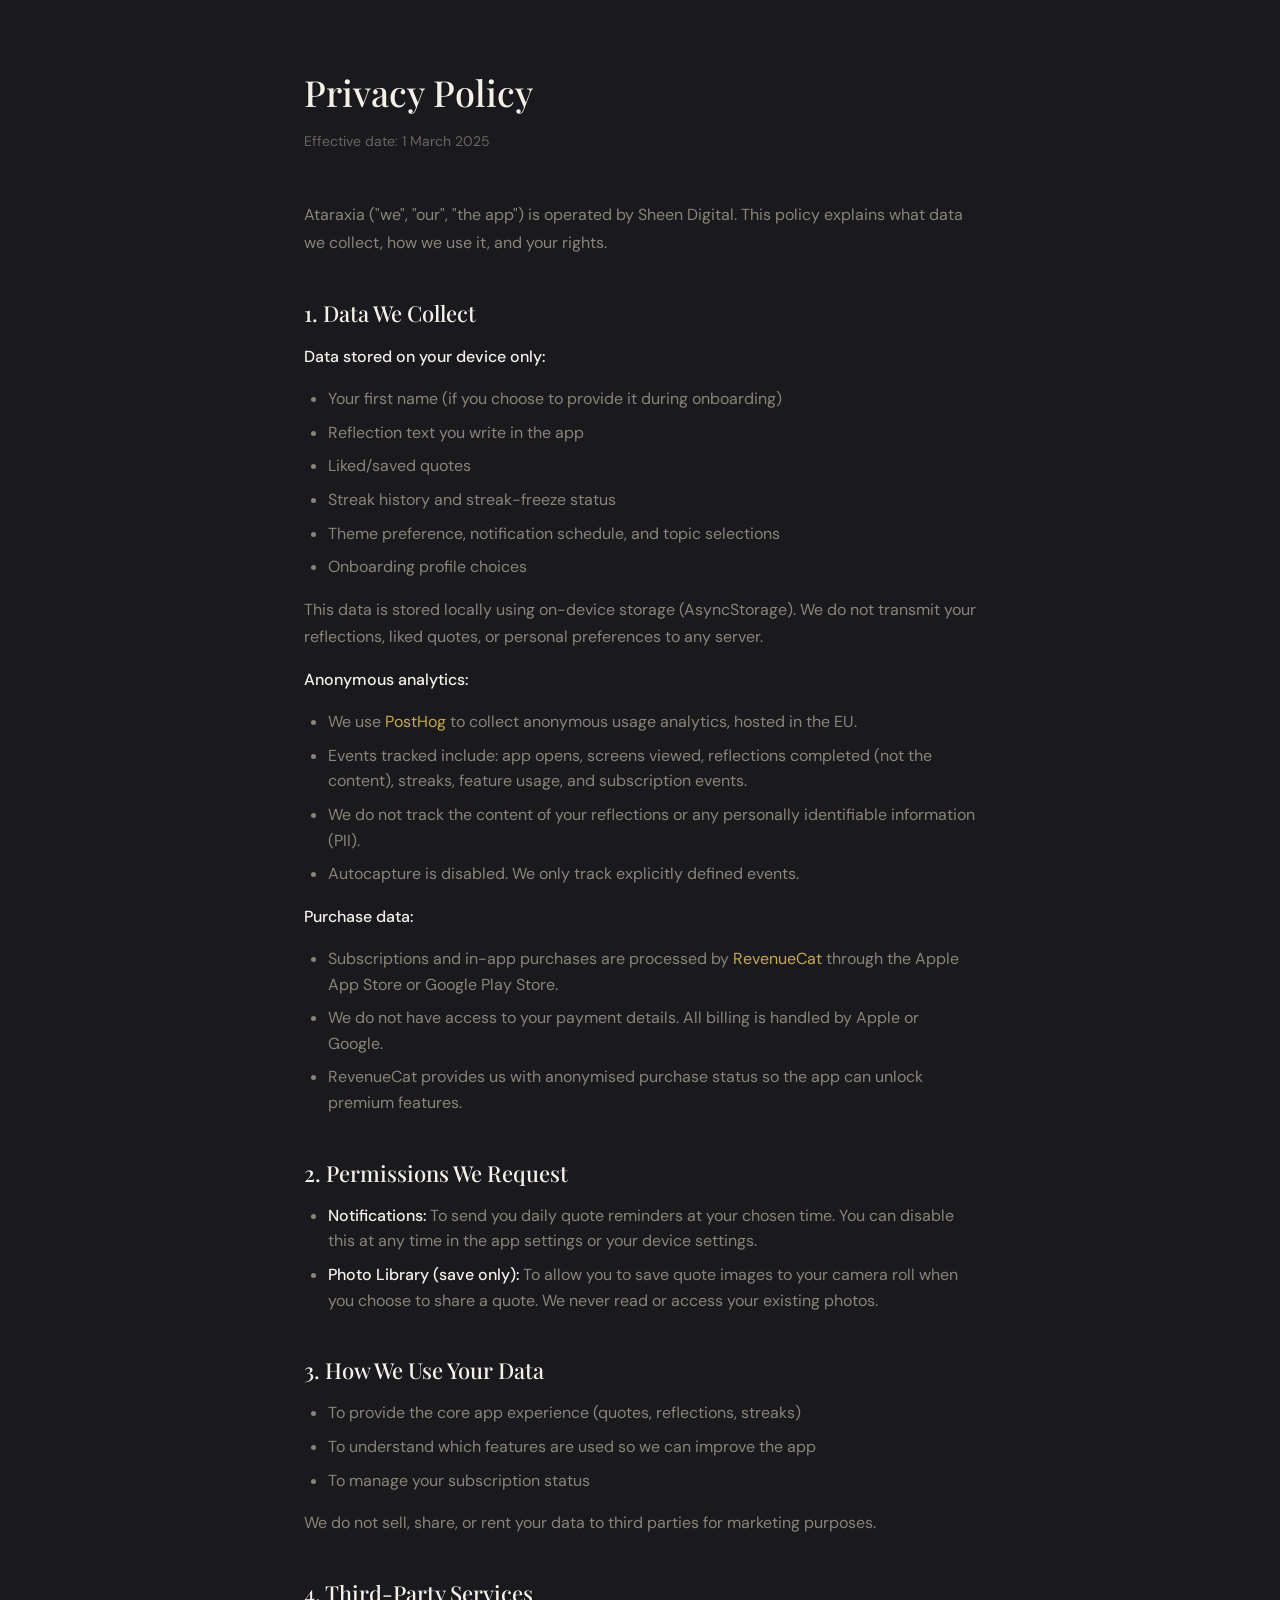
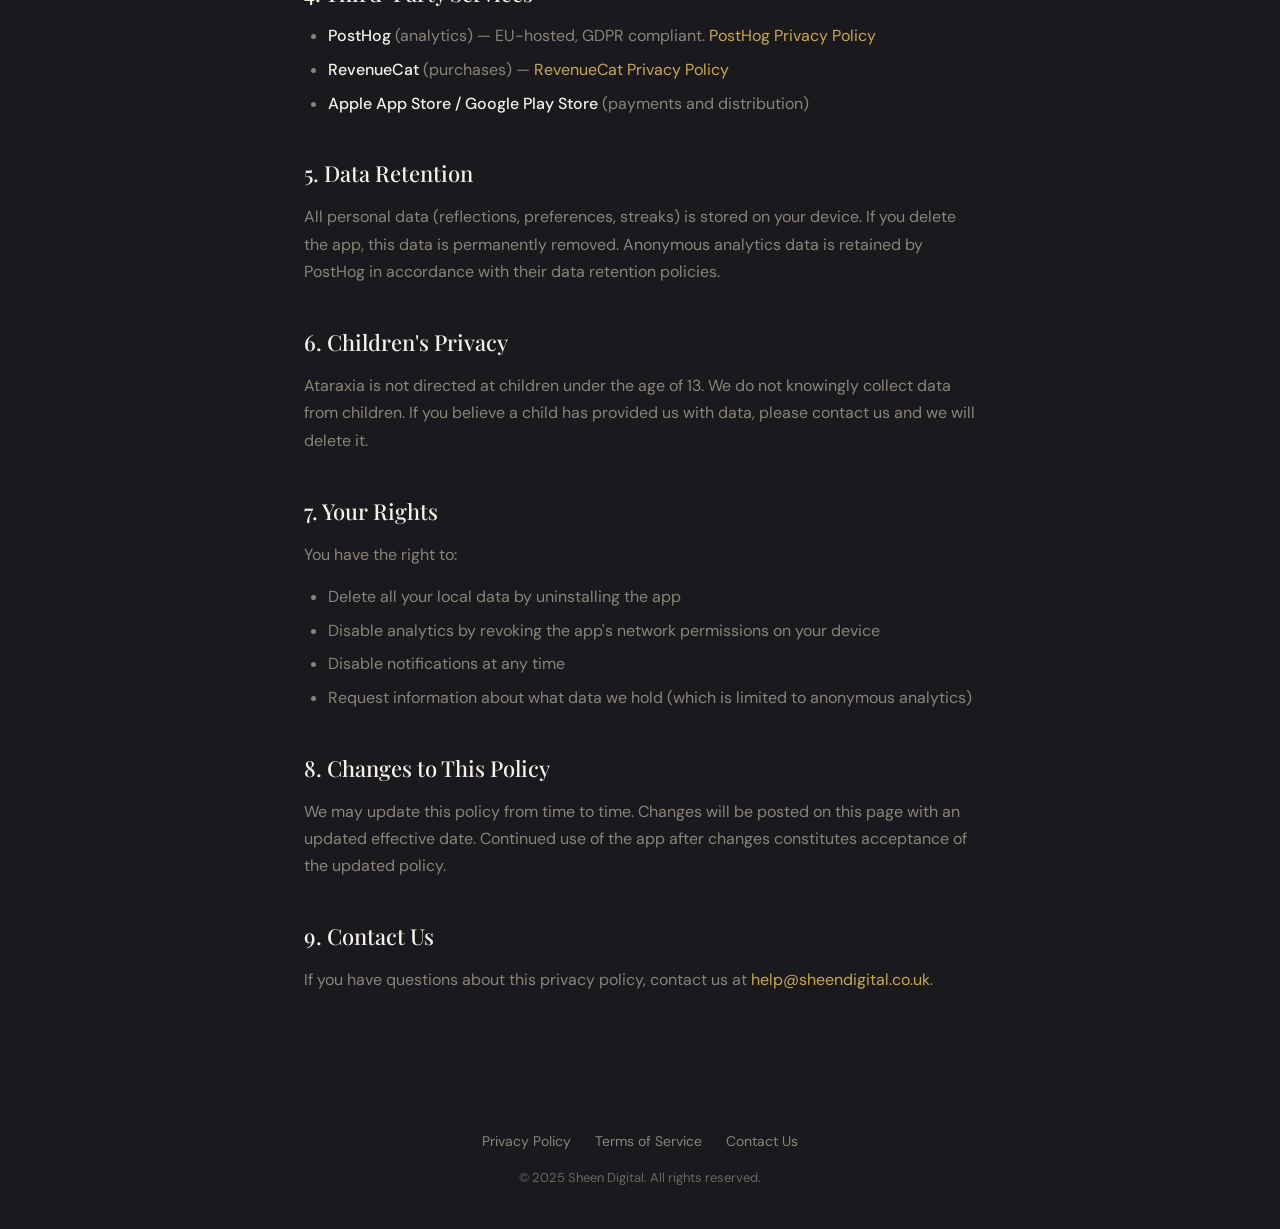
==== privacy.html @ 05b8869b "Initial commit: Ataraxia website" ====
<!DOCTYPE html>
<html lang="en">
<head>
  <meta charset="UTF-8">
  <meta name="viewport" content="width=device-width, initial-scale=1.0">
  <title>Privacy Policy — Ataraxia</title>
  <meta name="description" content="Ataraxia privacy policy. Learn how we handle your data.">
  <link rel="stylesheet" href="style.css">
  <link rel="icon" href="favicon.png" type="image/png">
</head>
<body>



  <main class="legal">
    <div class="container">

      <h1>Privacy Policy</h1>
      <p class="effective-date">Effective date: 1 March 2025</p>

      <p>Ataraxia ("we", "our", "the app") is operated by Sheen Digital. This policy explains what data we collect, how we use it, and your rights.</p>

      <h2>1. Data We Collect</h2>

      <p><strong>Data stored on your device only:</strong></p>
      <ul>
        <li>Your first name (if you choose to provide it during onboarding)</li>
        <li>Reflection text you write in the app</li>
        <li>Liked/saved quotes</li>
        <li>Streak history and streak-freeze status</li>
        <li>Theme preference, notification schedule, and topic selections</li>
        <li>Onboarding profile choices</li>
      </ul>
      <p>This data is stored locally using on-device storage (AsyncStorage). We do not transmit your reflections, liked quotes, or personal preferences to any server.</p>

      <p><strong>Anonymous analytics:</strong></p>
      <ul>
        <li>We use <a href="https://posthog.com" target="_blank" rel="noopener">PostHog</a> to collect anonymous usage analytics, hosted in the EU.</li>
        <li>Events tracked include: app opens, screens viewed, reflections completed (not the content), streaks, feature usage, and subscription events.</li>
        <li>We do not track the content of your reflections or any personally identifiable information (PII).</li>
        <li>Autocapture is disabled. We only track explicitly defined events.</li>
      </ul>

      <p><strong>Purchase data:</strong></p>
      <ul>
        <li>Subscriptions and in-app purchases are processed by <a href="https://www.revenuecat.com" target="_blank" rel="noopener">RevenueCat</a> through the Apple App Store or Google Play Store.</li>
        <li>We do not have access to your payment details. All billing is handled by Apple or Google.</li>
        <li>RevenueCat provides us with anonymised purchase status so the app can unlock premium features.</li>
      </ul>

      <h2>2. Permissions We Request</h2>
      <ul>
        <li><strong>Notifications:</strong> To send you daily quote reminders at your chosen time. You can disable this at any time in the app settings or your device settings.</li>
        <li><strong>Photo Library (save only):</strong> To allow you to save quote images to your camera roll when you choose to share a quote. We never read or access your existing photos.</li>
      </ul>

      <h2>3. How We Use Your Data</h2>
      <ul>
        <li>To provide the core app experience (quotes, reflections, streaks)</li>
        <li>To understand which features are used so we can improve the app</li>
        <li>To manage your subscription status</li>
      </ul>
      <p>We do not sell, share, or rent your data to third parties for marketing purposes.</p>

      <h2>4. Third-Party Services</h2>
      <ul>
        <li><strong>PostHog</strong> (analytics) — EU-hosted, GDPR compliant. <a href="https://posthog.com/privacy" target="_blank" rel="noopener">PostHog Privacy Policy</a></li>
        <li><strong>RevenueCat</strong> (purchases) — <a href="https://www.revenuecat.com/privacy" target="_blank" rel="noopener">RevenueCat Privacy Policy</a></li>
        <li><strong>Apple App Store / Google Play Store</strong> (payments and distribution)</li>
      </ul>

      <h2>5. Data Retention</h2>
      <p>All personal data (reflections, preferences, streaks) is stored on your device. If you delete the app, this data is permanently removed. Anonymous analytics data is retained by PostHog in accordance with their data retention policies.</p>

      <h2>6. Children's Privacy</h2>
      <p>Ataraxia is not directed at children under the age of 13. We do not knowingly collect data from children. If you believe a child has provided us with data, please contact us and we will delete it.</p>

      <h2>7. Your Rights</h2>
      <p>You have the right to:</p>
      <ul>
        <li>Delete all your local data by uninstalling the app</li>
        <li>Disable analytics by revoking the app's network permissions on your device</li>
        <li>Disable notifications at any time</li>
        <li>Request information about what data we hold (which is limited to anonymous analytics)</li>
      </ul>

      <h2>8. Changes to This Policy</h2>
      <p>We may update this policy from time to time. Changes will be posted on this page with an updated effective date. Continued use of the app after changes constitutes acceptance of the updated policy.</p>

      <h2>9. Contact Us</h2>
      <p>If you have questions about this privacy policy, contact us at <a href="mailto:help@sheendigital.co.uk">help@sheendigital.co.uk</a>.</p>

    </div>
  </main>

  <footer>
    <div class="container">
      <div class="footer-links">
        <a href="/privacy">Privacy Policy</a>
        <a href="/terms">Terms of Service</a>
        <a href="mailto:help@sheendigital.co.uk">Contact Us</a>
      </div>
      <p class="copyright">&copy; 2025 Sheen Digital. All rights reserved.</p>
    </div>
  </footer>

</body>
</html>
---- style.css ----
@import url('https://fonts.googleapis.com/css2?family=Playfair+Display:wght@400;500;600&family=DM+Sans:wght@400;500;600&display=swap');

*,
*::before,
*::after {
  margin: 0;
  padding: 0;
  box-sizing: border-box;
}

:root {
  --bg-primary: #1A1A1E;
  --bg-secondary: #222226;
  --bg-tertiary: #2A2A2E;
  --bg-elevated: #303034;
  --text-primary: #F5F0E8;
  --text-secondary: #8A8478;
  --text-tertiary: #6A6460;
  --gold: #C9A84C;
  --gold-hover: #D4B459;
  --gold-muted: rgba(201, 168, 76, 0.15);
  --border-subtle: #2A2A2E;
  --border-medium: #3A3A3E;
  --font-heading: 'Playfair Display', Georgia, serif;
  --font-body: 'DM Sans', system-ui, sans-serif;
}

html {
  scroll-behavior: smooth;
}

body {
  background-color: var(--bg-primary);
  color: var(--text-primary);
  font-family: var(--font-body);
  font-size: 16px;
  line-height: 1.6;
  -webkit-font-smoothing: antialiased;
  -moz-osx-font-smoothing: grayscale;
}

a {
  color: var(--gold);
  text-decoration: none;
  transition: color 0.2s ease;
}

a:hover {
  color: var(--gold-hover);
}

/* ── Layout ─────────────────────────────────────────── */

.container {
  max-width: 720px;
  margin: 0 auto;
  padding: 0 24px;
}

/* ── Header ─────────────────────────────────────────── */

header {
  padding: 32px 0;
  border-bottom: 1px solid var(--border-subtle);
}

header .container {
  display: flex;
  align-items: center;
  justify-content: space-between;
}

.logo {
  display: flex;
  align-items: center;
  gap: 10px;
  font-family: var(--font-heading);
  font-size: 24px;
  font-weight: 500;
  color: var(--text-primary);
  letter-spacing: 0.5px;
}

.logo-icon {
  width: 32px;
  height: 32px;
  border-radius: 8px;
}

nav {
  display: flex;
  gap: 24px;
}

nav a {
  font-size: 14px;
  color: var(--text-secondary);
  font-weight: 500;
  letter-spacing: 0.3px;
}

nav a:hover {
  color: var(--text-primary);
}

/* ── Hero ───────────────────────────────────────────── */

.hero {
  text-align: center;
  padding: 96px 0 80px;
}

.hero-logo {
  width: 80px;
  height: 80px;
  border-radius: 20px;
  margin-bottom: 24px;
}

.hero h1 {
  font-family: var(--font-heading);
  font-size: 48px;
  font-weight: 500;
  line-height: 1.2;
  margin-bottom: 20px;
  color: var(--text-primary);
}

.hero h1 span {
  color: var(--gold);
}

.hero .tagline {
  font-size: 18px;
  color: var(--text-secondary);
  max-width: 480px;
  margin: 0 auto 48px;
  line-height: 1.7;
}

.store-badges {
  display: flex;
  justify-content: center;
  gap: 16px;
  flex-wrap: wrap;
}

.store-badge {
  display: flex;
  flex-direction: column;
  align-items: center;
  gap: 8px;
}

.store-badge img {
  height: 52px;
  width: auto;
}

.store-badge.coming-soon img {
  opacity: 0.4;
  filter: grayscale(100%);
  pointer-events: none;
}

.coming-soon-label {
  font-size: 12px;
  font-weight: 600;
  letter-spacing: 1.5px;
  text-transform: uppercase;
  color: var(--gold);
}

/* ── Features ───────────────────────────────────────── */

.features {
  padding: 64px 0;
}

.features-grid {
  display: grid;
  grid-template-columns: 1fr 1fr;
  gap: 32px;
}

.feature {
  padding: 24px;
  background: var(--bg-secondary);
  border-radius: 12px;
  border: 1px solid var(--border-subtle);
}

.feature h3 {
  font-family: var(--font-heading);
  font-size: 18px;
  font-weight: 500;
  margin-bottom: 8px;
  color: var(--text-primary);
}

.feature p {
  font-size: 14px;
  color: var(--text-secondary);
  line-height: 1.6;
}

/* ── Footer ─────────────────────────────────────────── */

footer {
  padding: 40px 0;
}

footer .container {
  display: flex;
  flex-direction: column;
  align-items: center;
  gap: 16px;
}

.footer-links {
  display: flex;
  gap: 24px;
  flex-wrap: wrap;
  justify-content: center;
}

.footer-links a {
  font-size: 14px;
  color: var(--text-secondary);
}

.footer-links a:hover {
  color: var(--text-primary);
}

.copyright {
  font-size: 13px;
  color: var(--text-tertiary);
}

/* ── Legal Pages ────────────────────────────────────── */

.legal {
  padding: 64px 0 80px;
}

.legal h1 {
  font-family: var(--font-heading);
  font-size: 36px;
  font-weight: 500;
  margin-bottom: 8px;
}

.legal .effective-date {
  font-size: 14px;
  color: var(--text-tertiary);
  margin-bottom: 48px;
}

.legal h2 {
  font-family: var(--font-heading);
  font-size: 22px;
  font-weight: 500;
  margin-top: 40px;
  margin-bottom: 12px;
  color: var(--text-primary);
}

.legal p {
  margin-bottom: 16px;
  color: var(--text-secondary);
  line-height: 1.7;
}

.legal ul {
  margin-bottom: 16px;
  padding-left: 24px;
}

.legal li {
  margin-bottom: 8px;
  color: var(--text-secondary);
  line-height: 1.6;
}

.legal strong {
  color: var(--text-primary);
  font-weight: 500;
}

.legal a {
  color: var(--gold);
}

/* ── Responsive ─────────────────────────────────────── */

@media (max-width: 600px) {
  .hero {
    padding: 64px 0 56px;
  }

  .hero h1 {
    font-size: 34px;
  }

  .hero .tagline {
    font-size: 16px;
  }

  .features-grid {
    grid-template-columns: 1fr;
    gap: 16px;
  }

  header .container {
    flex-direction: column;
    gap: 16px;
  }

  nav {
    gap: 16px;
  }
}
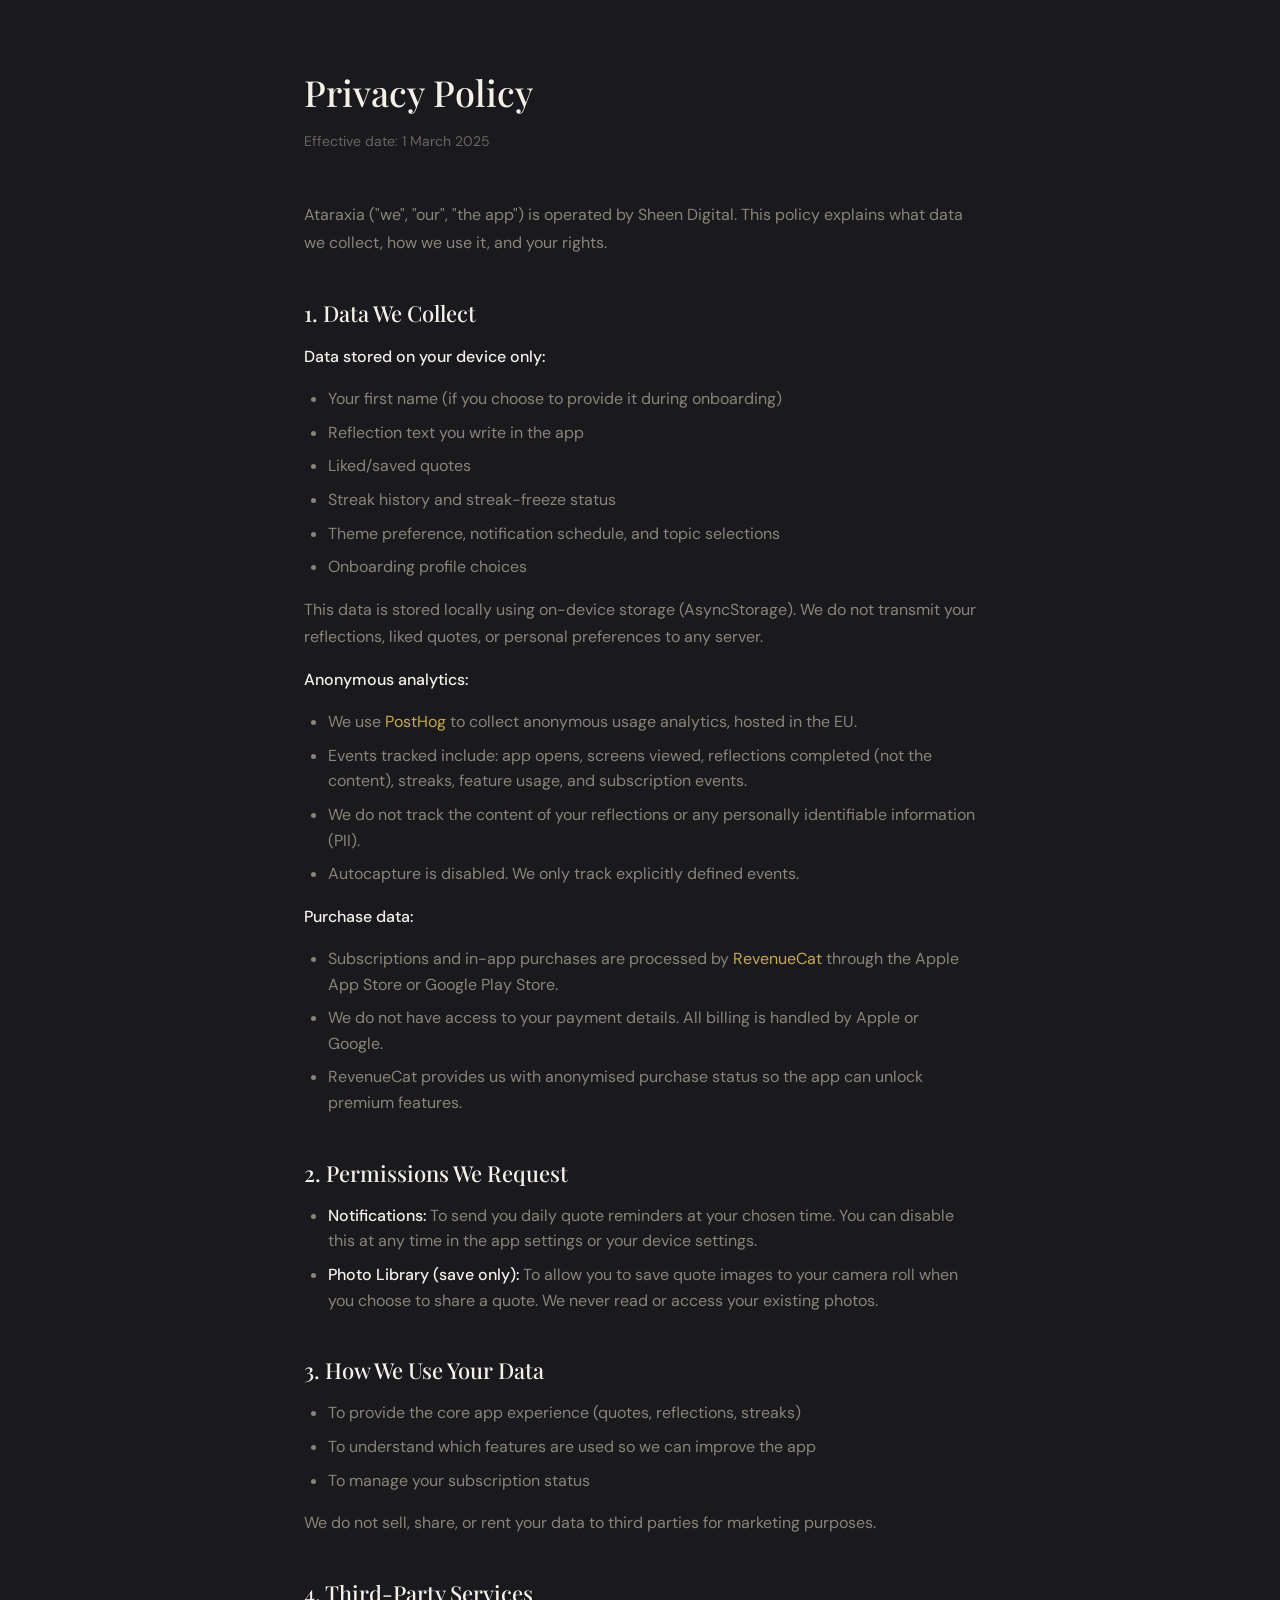
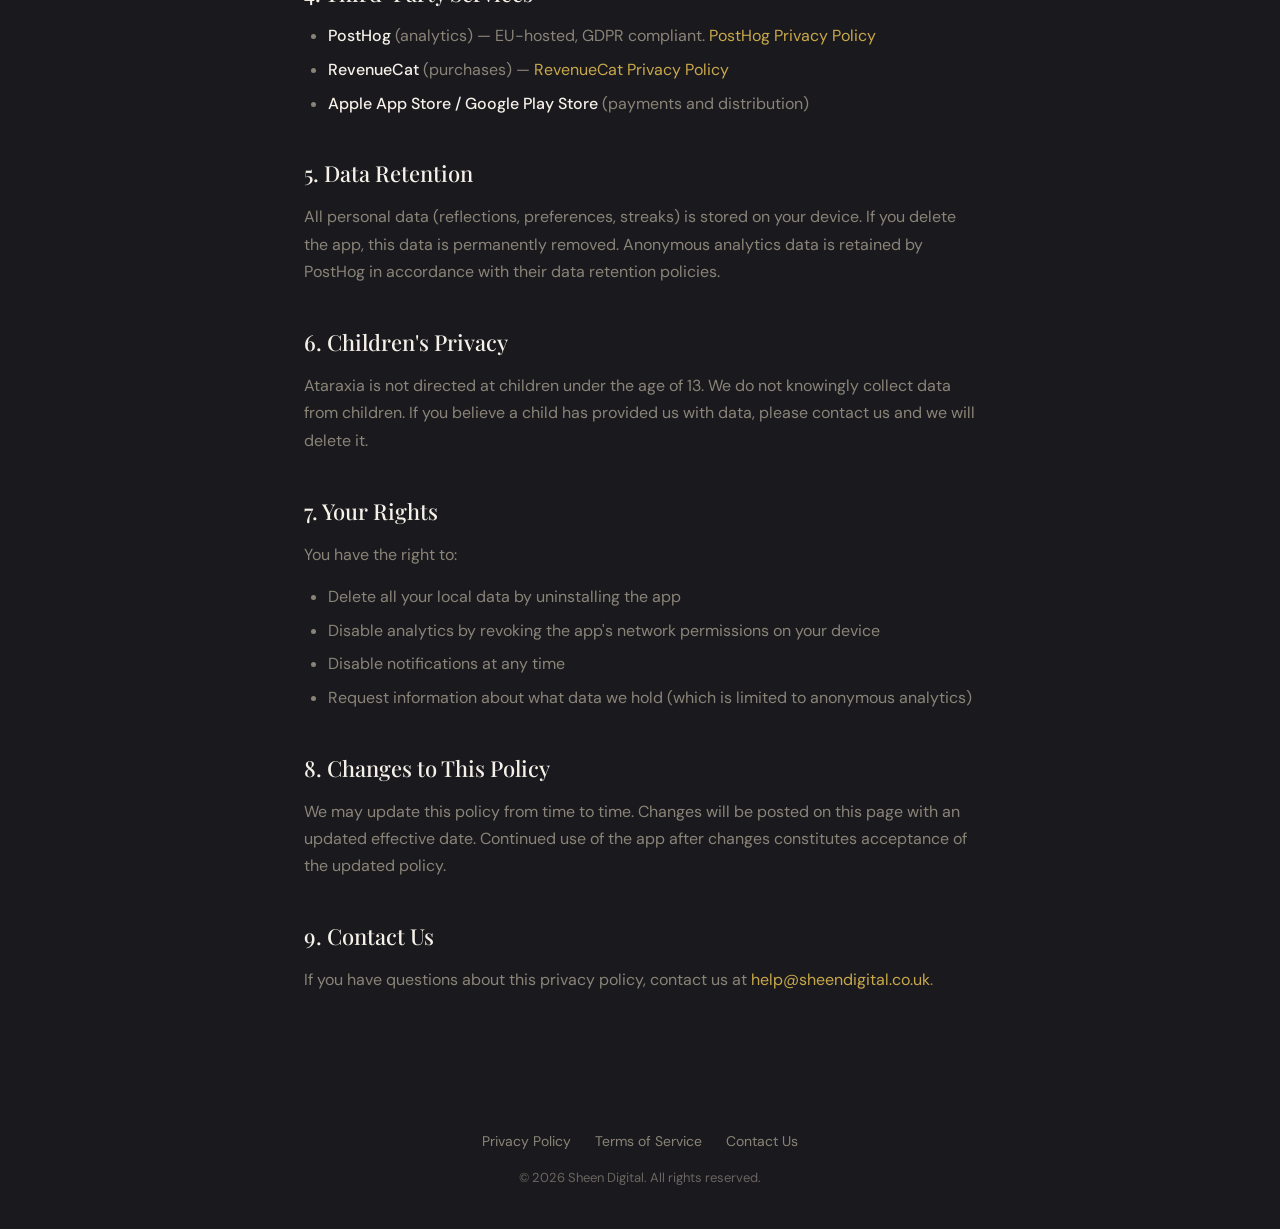
==== commit 229e2222: "Use dynamic copyright year instead of hardcoded 2025 Co-Authored-By: Claude Opus 4.6 <noreply@anthro" ====
--- a/privacy.html
+++ b/privacy.html
@@ -100,7 +100,7 @@
         <a href="/terms">Terms of Service</a>
         <a href="mailto:help@sheendigital.co.uk">Contact Us</a>
       </div>
-      <p class="copyright">&copy; 2025 Sheen Digital. All rights reserved.</p>
+      <p class="copyright">&copy; <script>document.write(new Date().getFullYear())</script> Sheen Digital. All rights reserved.</p>
     </div>
   </footer>
 
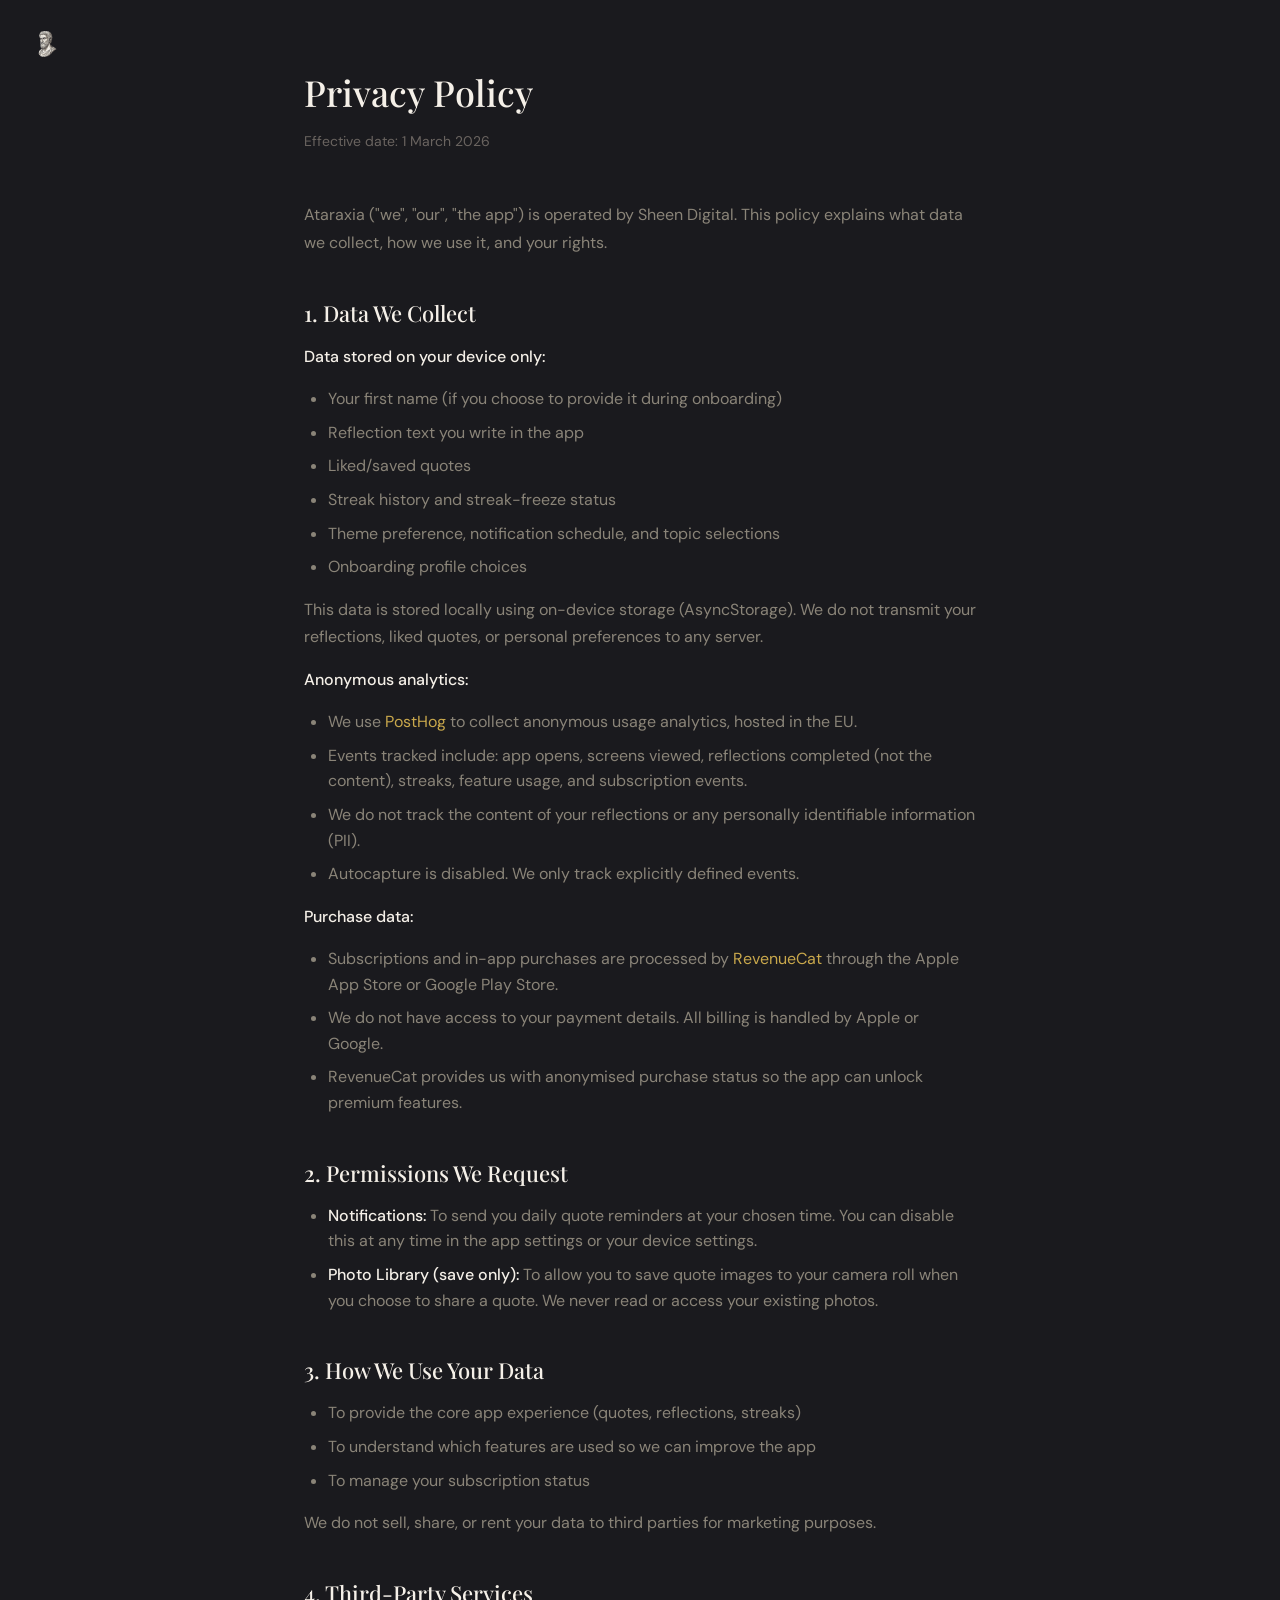
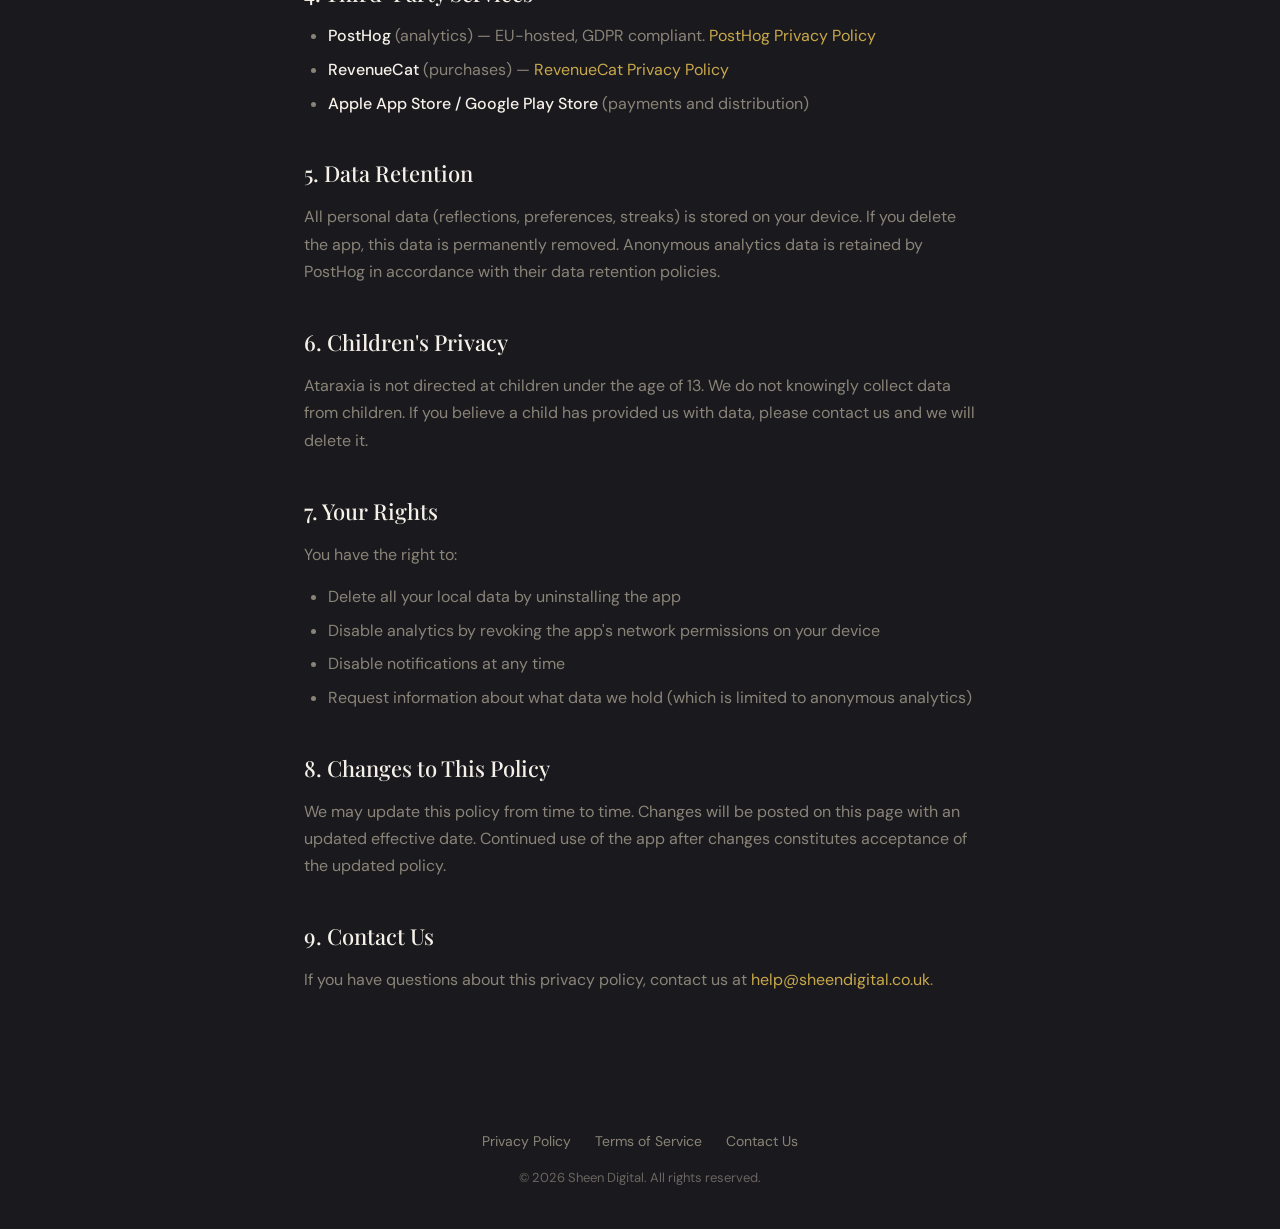
==== commit 8e0d8352: "Add home button to legal pages and update effective date to 1 March 2026 Co-Authored-By: Claude Opus" ====
--- a/privacy.html
+++ b/privacy.html
@@ -12,11 +12,15 @@
 
 
 
+  <a href="/" class="home-button" aria-label="Back to home">
+    <img src="logo.png" alt="Ataraxia" class="home-button-icon">
+  </a>
+
   <main class="legal">
     <div class="container">
 
       <h1>Privacy Policy</h1>
-      <p class="effective-date">Effective date: 1 March 2025</p>
+      <p class="effective-date">Effective date: 1 March 2026</p>
 
       <p>Ataraxia ("we", "our", "the app") is operated by Sheen Digital. This policy explains what data we collect, how we use it, and your rights.</p>
 
--- a/style.css
+++ b/style.css
@@ -238,6 +238,27 @@
   color: var(--text-tertiary);
 }
 
+/* ── Home Button ───────────────────────────────────── */
+
+.home-button {
+  display: inline-block;
+  position: fixed;
+  top: 24px;
+  left: 24px;
+  z-index: 100;
+  transition: opacity 0.2s ease;
+}
+
+.home-button:hover {
+  opacity: 0.8;
+}
+
+.home-button-icon {
+  width: 44px;
+  height: 44px;
+  border-radius: 12px;
+}
+
 /* ── Legal Pages ────────────────────────────────────── */
 
 .legal {
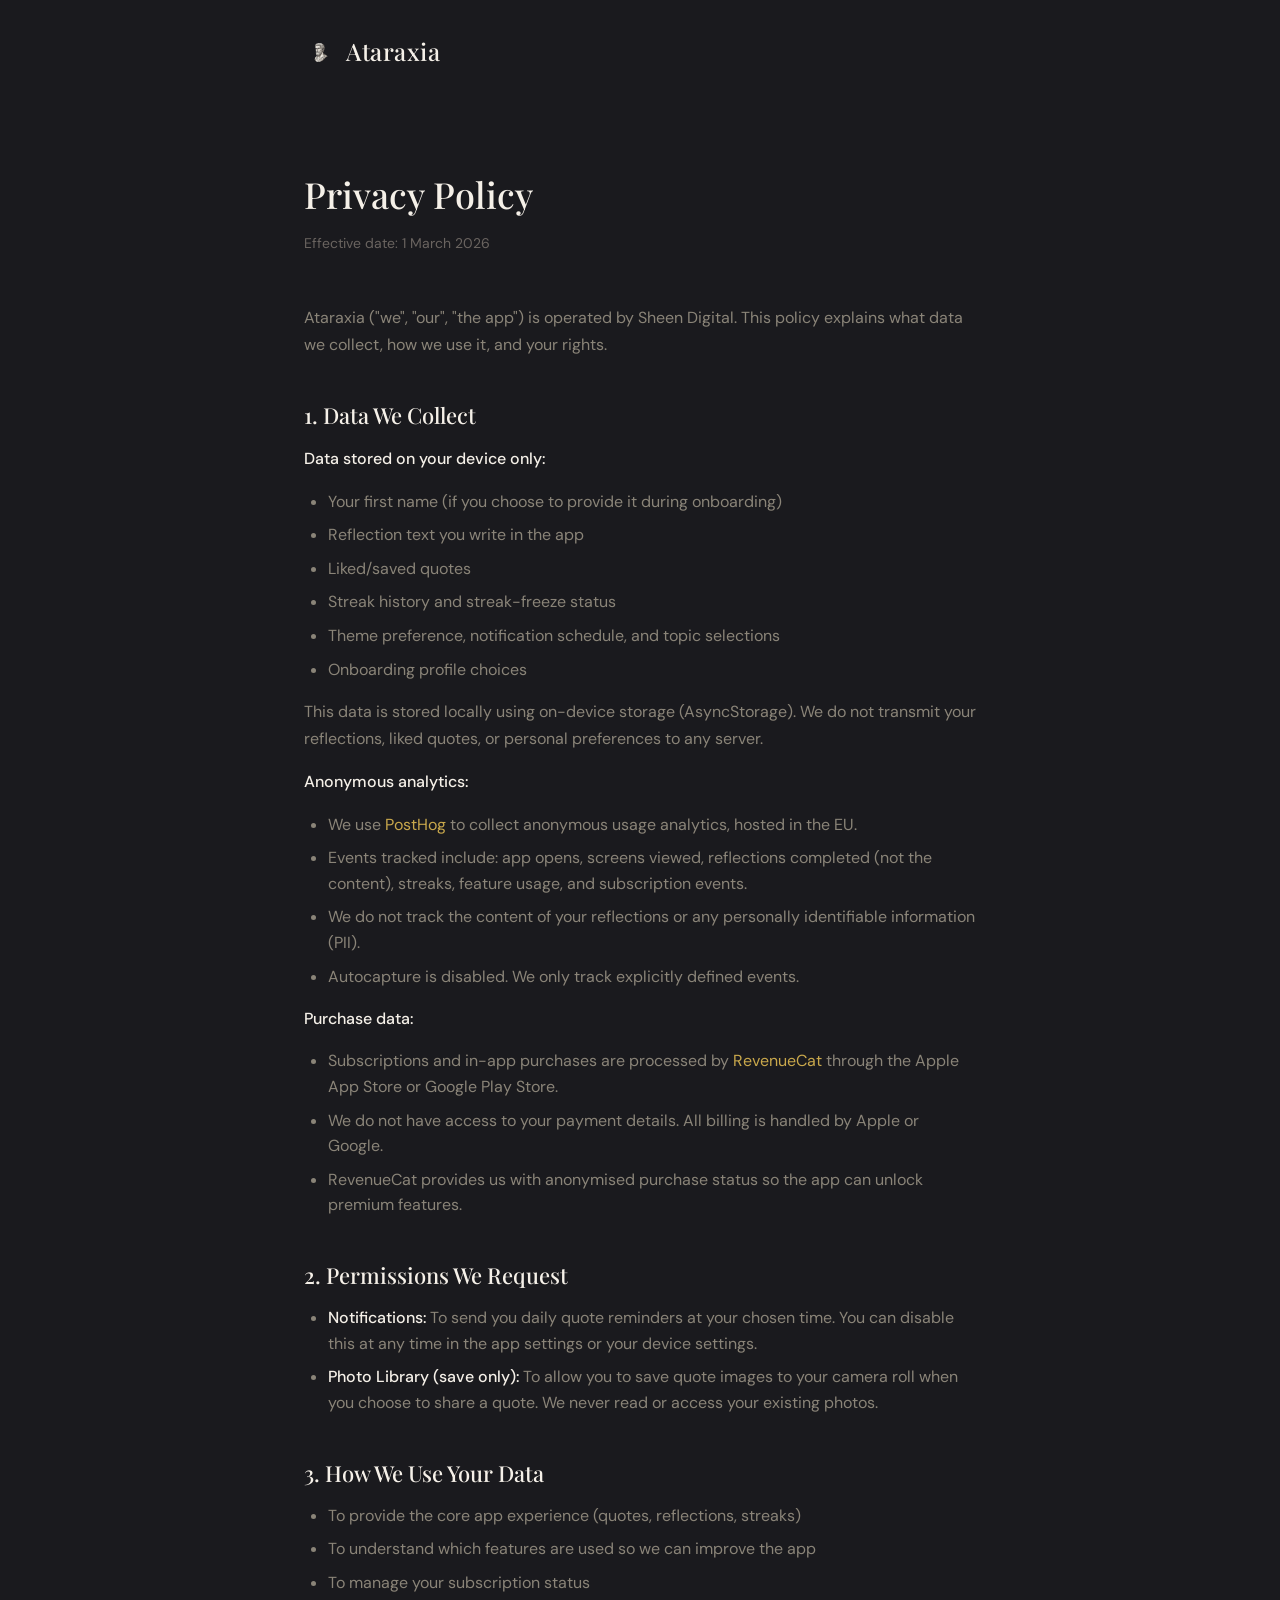
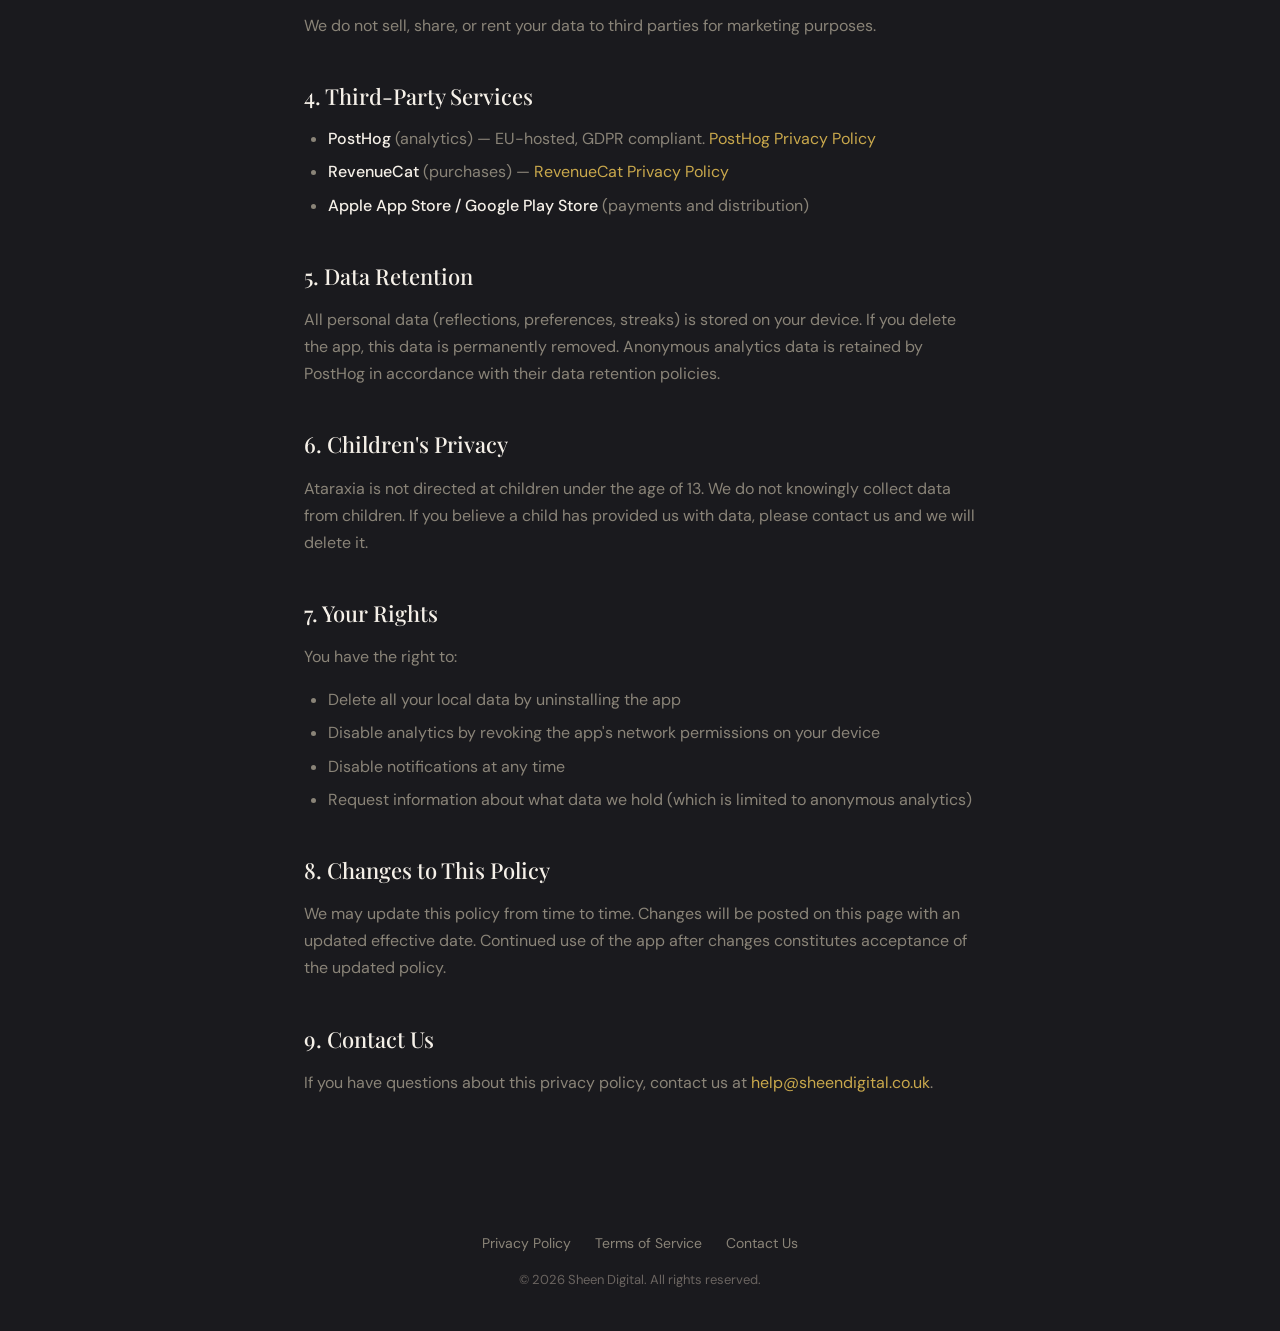
==== commit 157a42ea: "Add shared header with app icon and name across all pages - Replace fixed home button with proper he" ====
--- a/privacy.html
+++ b/privacy.html
@@ -12,9 +12,14 @@
 
 
 
-  <a href="/" class="home-button" aria-label="Back to home">
-    <img src="logo.png" alt="Ataraxia" class="home-button-icon">
-  </a>
+  <header>
+    <div class="container">
+      <a href="/" class="logo">
+        <img src="logo.png" alt="" class="logo-icon">
+        <span>Ataraxia</span>
+      </a>
+    </div>
+  </header>
 
   <main class="legal">
     <div class="container">
--- a/style.css
+++ b/style.css
@@ -61,7 +61,6 @@
 
 header {
   padding: 32px 0;
-  border-bottom: 1px solid var(--border-subtle);
 }
 
 header .container {
@@ -72,7 +71,7 @@
 
 .logo {
   display: flex;
-  align-items: center;
+  align-items: end;
   gap: 10px;
   font-family: var(--font-heading);
   font-size: 24px;
@@ -85,6 +84,8 @@
   width: 32px;
   height: 32px;
   border-radius: 8px;
+  vertical-align: middle;
+  display: block;
 }
 
 nav {
@@ -238,27 +239,6 @@
   color: var(--text-tertiary);
 }
 
-/* ── Home Button ───────────────────────────────────── */
-
-.home-button {
-  display: inline-block;
-  position: fixed;
-  top: 24px;
-  left: 24px;
-  z-index: 100;
-  transition: opacity 0.2s ease;
-}
-
-.home-button:hover {
-  opacity: 0.8;
-}
-
-.home-button-icon {
-  width: 44px;
-  height: 44px;
-  border-radius: 12px;
-}
-
 /* ── Legal Pages ────────────────────────────────────── */
 
 .legal {
